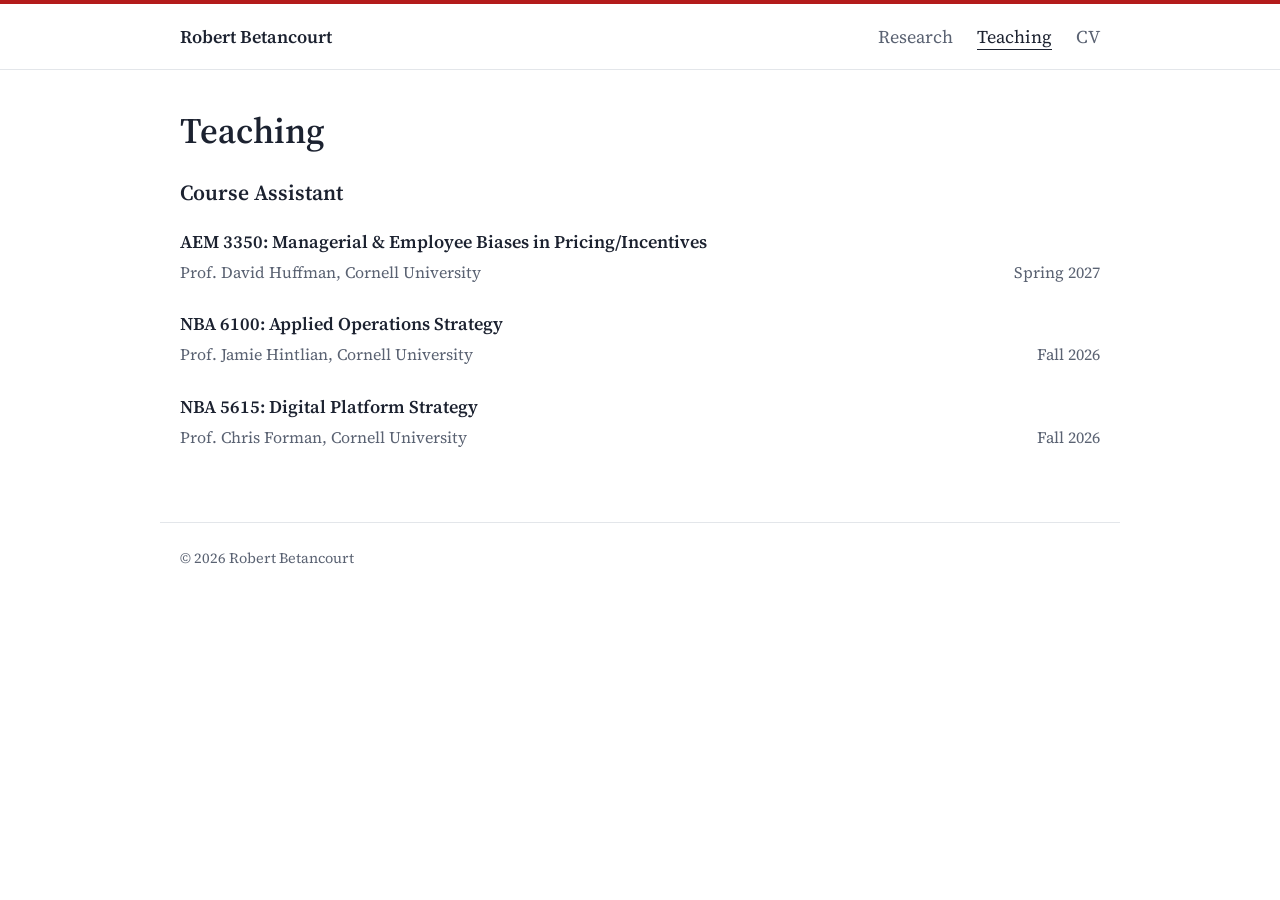
==== teaching.html @ 27ec3387 "Add files via upload" ====
<!DOCTYPE html>
<html lang="en">
<head>
<meta charset="utf-8">
<meta name="viewport" content="width=device-width, initial-scale=1">
<title>Teaching | Robert Betancourt</title>
<meta name="description" content="Robert Betancourt — PhD student in Economics and Management at Cornell University.">
<link rel="preconnect" href="https://fonts.googleapis.com">
<link rel="preconnect" href="https://fonts.gstatic.com" crossorigin>
<link href="https://fonts.googleapis.com/css2?family=Source+Serif+4:opsz,wght@8..60,400;8..60,600&display=swap" rel="stylesheet">
<link rel="stylesheet" href="style.css">
</head>
<body>
<header class="site-header">
  <nav>
    <a class="home" href="index.html">Robert Betancourt</a>
    <a href="research.html">Research</a>
    <a href="teaching.html" aria-current="page">Teaching</a>
    <a href="assets/files/CV_Betancourt.pdf">CV</a>
  </nav>
</header>
<main>
  <h1>Teaching</h1>

  <h2>Course Assistant</h2>
  <div class="course">
    <div class="title">AEM 3350: Managerial &amp; Employee Biases in Pricing/Incentives</div>
    <p class="meta">Prof. David Huffman, Cornell University <span class="term">Spring 2027</span></p>
  </div>
  <div class="course">
    <div class="title">NBA 6100: Applied Operations Strategy</div>
    <p class="meta">Prof. Jamie Hintlian, Cornell University <span class="term">Fall 2026</span></p>
  </div>
  <div class="course">
    <div class="title">NBA 5615: Digital Platform Strategy</div>
    <p class="meta">Prof. Chris Forman, Cornell University <span class="term">Fall 2026</span></p>
  </div>
</main>
<footer>© 2026 Robert Betancourt</footer>
</body>
</html>
---- style.css ----
:root {
  --paper: #ffffff;
  --ink: #1c2230;
  --muted: #5a6272;
  --link: #b31b1b;   /* Cornell Carnelian */
  --accent: #b31b1b;
  --rule: #e3e6ea;
  --max: 60rem;
}
@media (prefers-color-scheme: dark) {
  :root {
    --paper: #14181f;
    --ink: #e6e8ec;
    --muted: #9aa2b1;
    --link: #e8716b;
    --accent: #e8716b;
    --rule: #2a303b;
  }
}
* { box-sizing: border-box; }
html { -webkit-text-size-adjust: 100%; }
body {
  margin: 0;
  background: var(--paper);
  color: var(--ink);
  font-family: "Source Serif 4", Georgia, "Times New Roman", serif;
  font-size: 1.125rem;
  line-height: 1.65;
}
a { color: var(--link); text-underline-offset: 0.18em; }
a:hover { text-decoration-thickness: 2px; }
a:focus-visible { outline: 2px solid var(--link); outline-offset: 3px; border-radius: 2px; }

.site-header {
  border-top: 4px solid var(--accent);
  border-bottom: 1px solid var(--rule);
}
.site-header nav {
  max-width: var(--max);
  margin: 0 auto;
  padding: 1.1rem 1.25rem;
  display: flex;
  flex-wrap: wrap;
  align-items: baseline;
  gap: 0.4rem 1.5rem;
}
.site-header .home {
  font-weight: 600;
  color: var(--ink);
  text-decoration: none;
  margin-right: auto;
}
.site-header a:not(.home) { color: var(--muted); text-decoration: none; }
.site-header a:not(.home):hover,
.site-header a[aria-current="page"] { color: var(--ink); }
.site-header a[aria-current="page"] { text-decoration: underline; text-underline-offset: 0.35em; }

main {
  max-width: var(--max);
  margin: 0 auto;
  padding: 2.5rem 1.25rem 3rem;
}
h1 { font-size: 2.25rem; line-height: 1.15; font-weight: 600; margin: 0 0 1.5rem; }
h2 { font-size: 1.35rem; font-weight: 600; margin: 2.5rem 0 1rem; padding-top: 1.25rem; border-top: 1px solid var(--rule); }
h2:first-of-type { border-top: 0; padding-top: 0; margin-top: 0; }

.accent { color: var(--accent); }

/* Home page: wider two-column layout */
.name { text-align: center; font-size: 2.75rem; margin-bottom: 2.25rem; }
.intro { display: flex; gap: 2.75rem; align-items: flex-start; }
.sidebar { flex: 0 0 17rem; }
.sidebar img {
  display: block;
  width: 100%;
  height: auto;
  aspect-ratio: 2 / 3;
  border-radius: 6px;
  object-fit: cover;
}
.interests-heading {
  font-size: 1rem;
  font-weight: 400;
  color: var(--accent);
  border-top: 0;
  padding: 0 0 0 0.5rem;
  margin: 2.1rem 0 0.5rem;
}
.interests {
  list-style: none;
  margin: 0;
  padding: 0 0 0 0.5rem;
  font-size: 0.95rem;
}
.interests li { margin: 0 0 0.55rem; }
.bio { flex: 1; min-width: 0; }
.intro .bio p:first-child { margin-top: 0; }
.bio p { line-height: 1.8; }
.contact { margin-top: 2.5rem; }

.paper { margin: 0 0 1.75rem; }
.paper .title,
.course .title { font-weight: 600; }
.paper .meta { color: var(--muted); font-size: 1rem; margin: 0.15rem 0 0.35rem; }
.paper details summary { cursor: pointer; color: var(--link); font-size: 1rem; }
.paper details p { font-size: 1rem; margin: 0.5rem 0 0; }

.course { margin: 0 0 1.5rem; }
.course .meta { color: var(--muted); font-size: 1rem; margin: 0.15rem 0 0; display: flex; flex-wrap: wrap; justify-content: space-between; gap: 0 1rem; }
.course .term { white-space: nowrap; }

footer {
  max-width: var(--max);
  margin: 0 auto;
  padding: 1.5rem 1.25rem 2.5rem;
  color: var(--muted);
  font-size: 0.9rem;
  border-top: 1px solid var(--rule);
}

@media (max-width: 36rem) {
  .intro { flex-direction: column; gap: 1.5rem; }
  .sidebar { flex: none; width: 100%; max-width: 15rem; margin: 0 auto; }
  h1 { font-size: 1.9rem; }
}
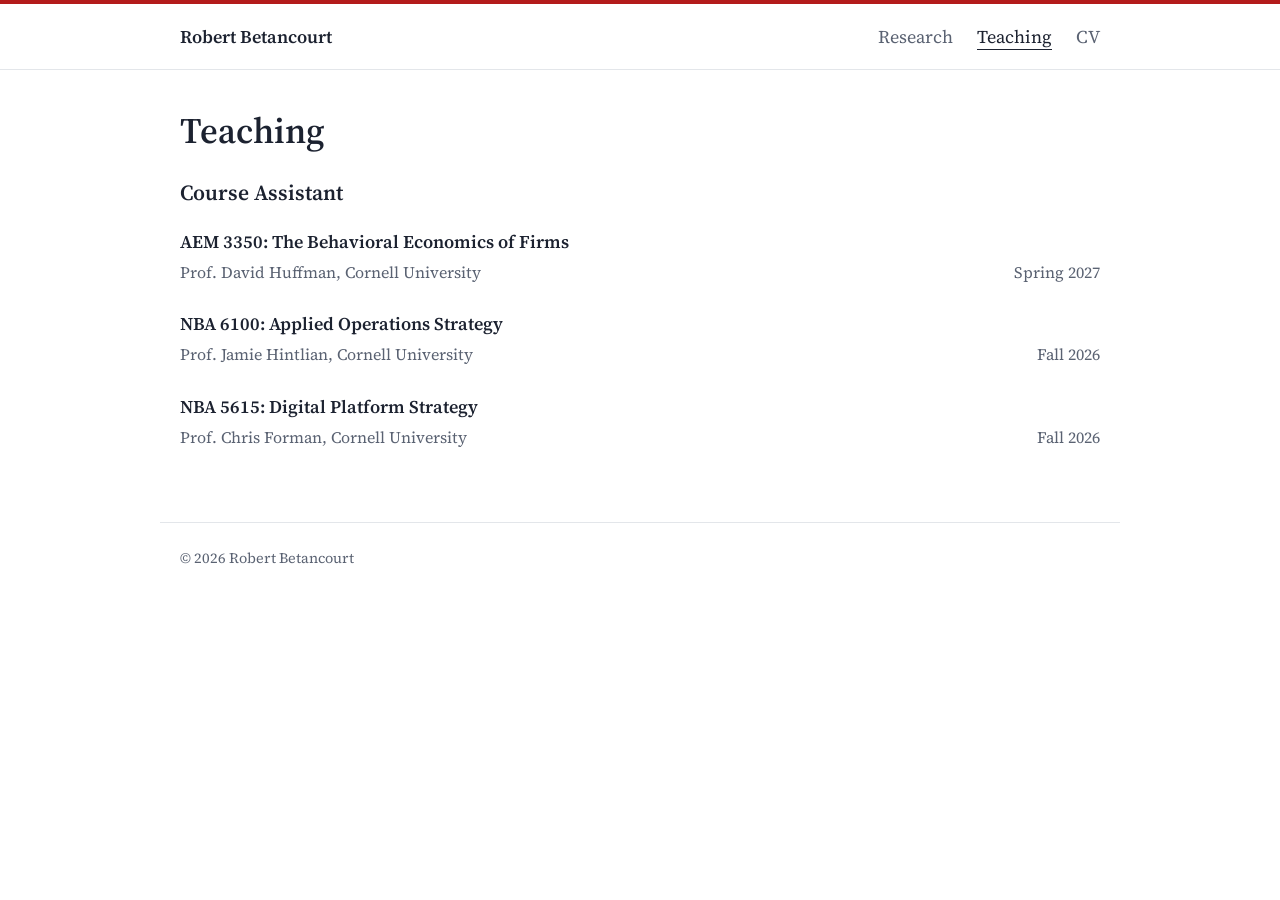
==== commit 6bed12e8: "Add files via upload" ====
--- a/teaching.html
+++ b/teaching.html
@@ -24,7 +24,7 @@
 
   <h2>Course Assistant</h2>
   <div class="course">
-    <div class="title">AEM 3350: Managerial &amp; Employee Biases in Pricing/Incentives</div>
+    <div class="title">AEM 3350: The Behavioral Economics of Firms</div>
     <p class="meta">Prof. David Huffman, Cornell University <span class="term">Spring 2027</span></p>
   </div>
   <div class="course">
